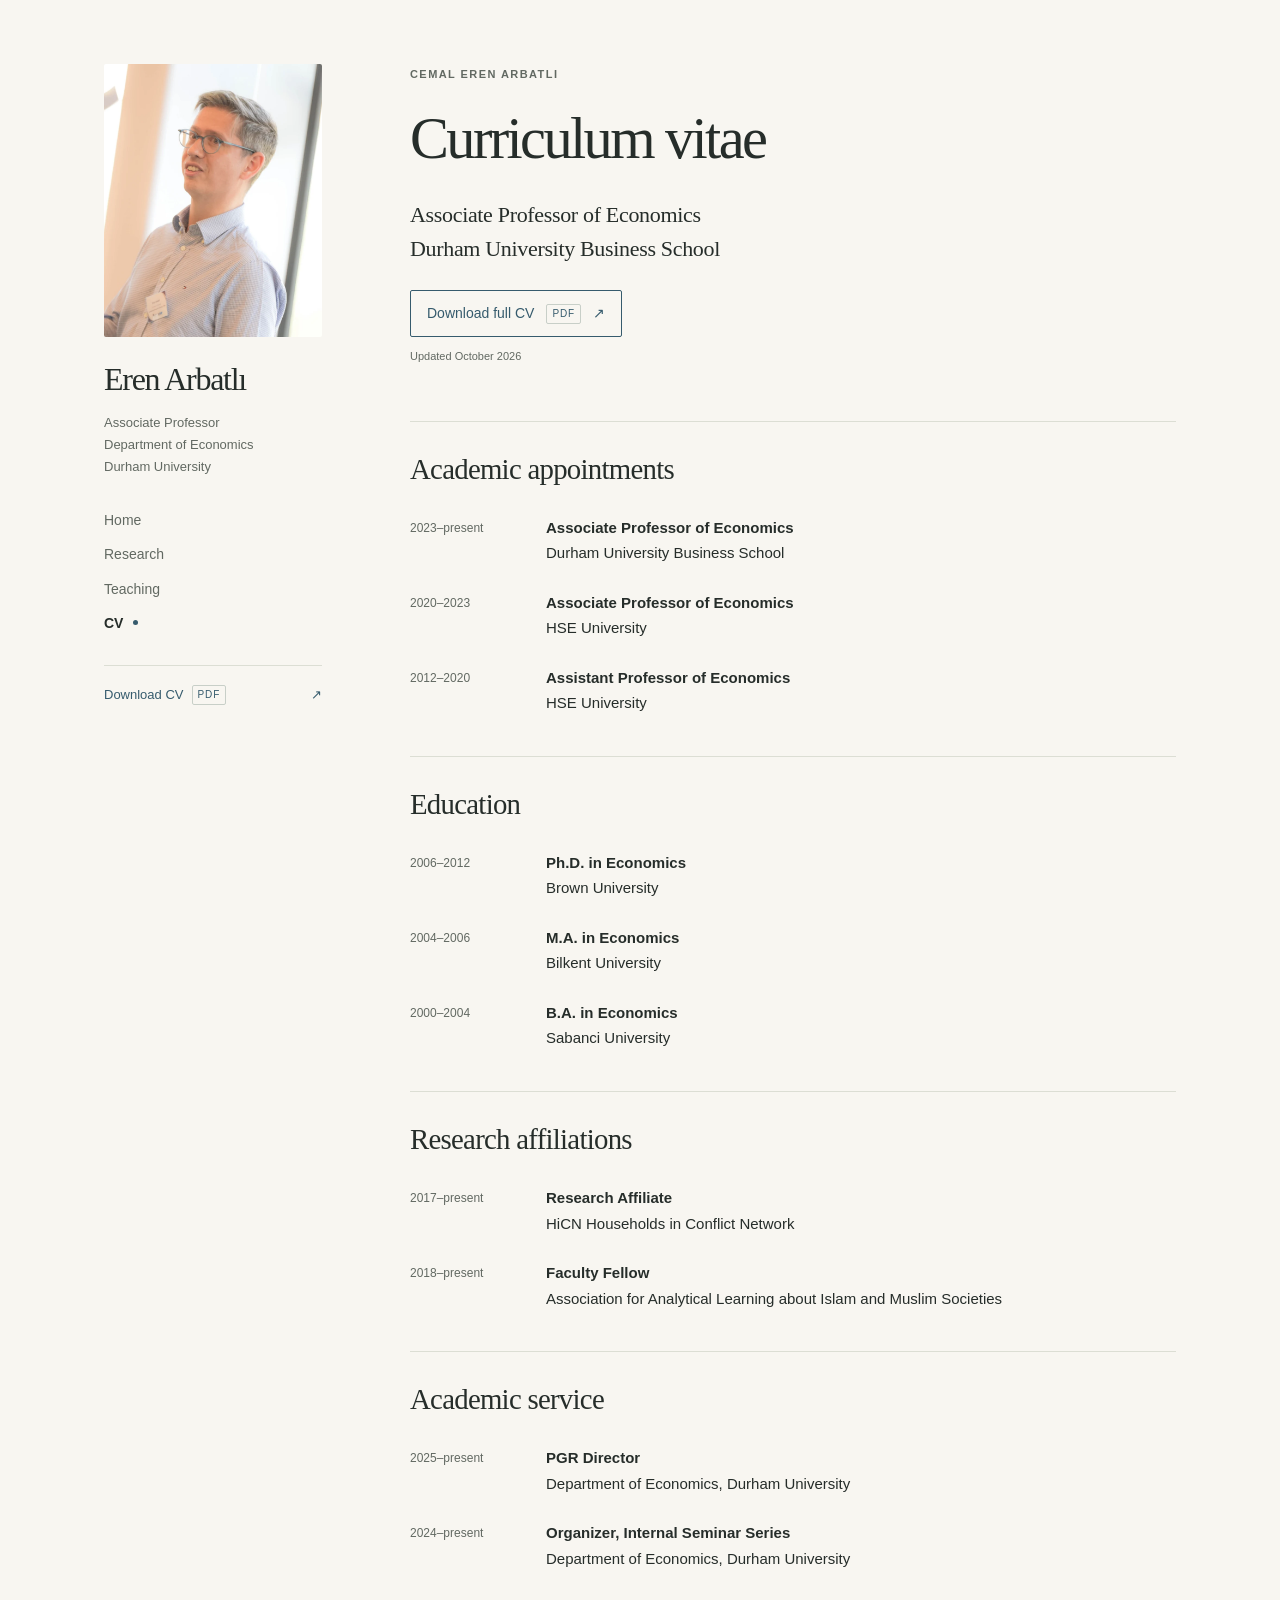
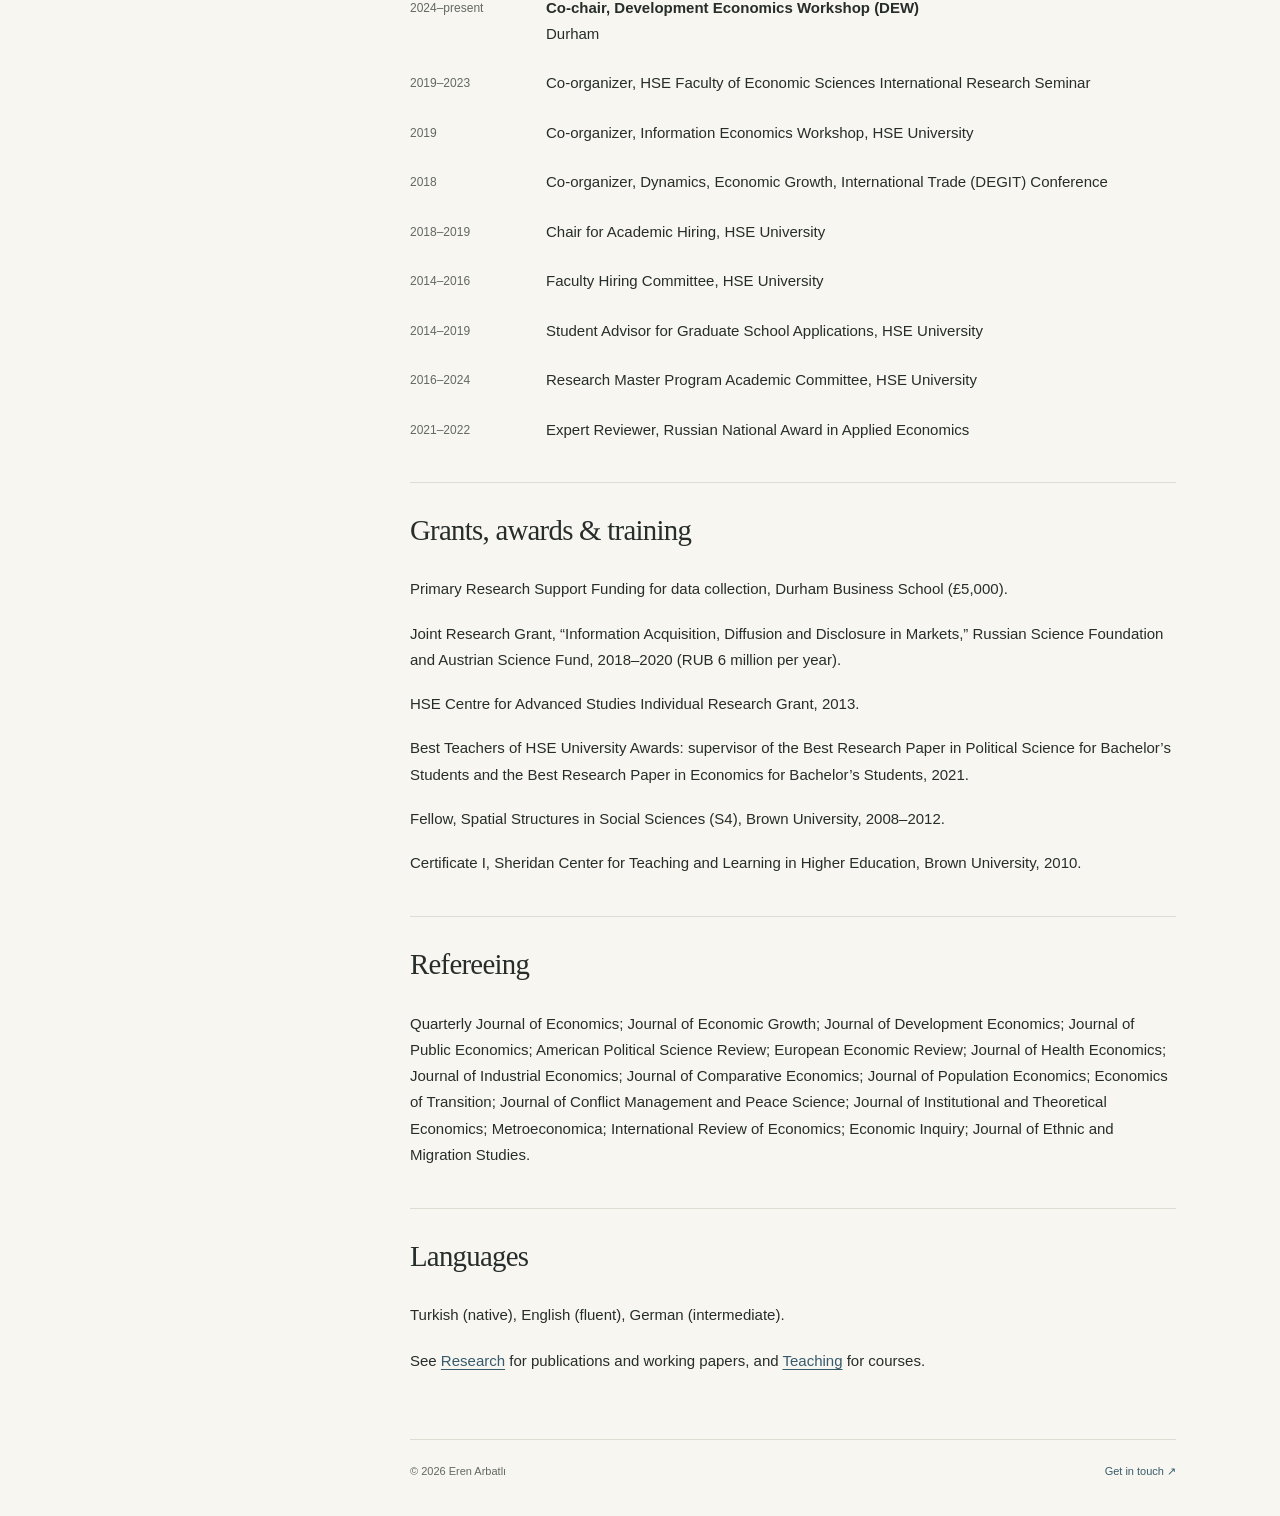
==== cv/index.html @ 02853b11 "Launch professional academic website" ====
<!doctype html>
<html lang="en">
<head>
  <meta charset="utf-8">
  <meta name="viewport" content="width=device-width, initial-scale=1">
  <title>CV | Eren Arbatlı</title>
  <meta name="description" content="Curriculum vitae of Cemal Eren Arbatlı: academic appointments, education, affiliations, service, awards, and a downloadable PDF.">
  <meta name="author" content="Cemal Eren Arbatlı">
  <meta name="theme-color" content="#f8f6f1">
  <link rel="canonical" href="https://erenarbatli.github.io/cv/">
  <meta property="og:type" content="website">
  <meta property="og:title" content="CV | Eren Arbatlı">
  <meta property="og:description" content="Curriculum vitae of Cemal Eren Arbatlı: academic appointments, education, affiliations, service, awards, and a downloadable PDF.">
  <meta property="og:url" content="https://erenarbatli.github.io/cv/">
  <meta property="og:site_name" content="Eren Arbatlı">
  <meta property="og:locale" content="en_GB">
  <meta property="og:image" content="https://erenarbatli.github.io/assets/images/social-preview.jpg">
  <meta property="og:image:width" content="1200">
  <meta property="og:image:height" content="630">
  <meta property="og:image:alt" content="Eren Arbatlı, Associate Professor of Economics at Durham University">
  <meta name="twitter:card" content="summary_large_image">
  <meta name="twitter:title" content="CV | Eren Arbatlı">
  <meta name="twitter:description" content="Curriculum vitae of Cemal Eren Arbatlı: academic appointments, education, affiliations, service, awards, and a downloadable PDF.">
  <meta name="twitter:image" content="https://erenarbatli.github.io/assets/images/social-preview.jpg">
  <meta name="twitter:image:alt" content="Eren Arbatlı, Associate Professor of Economics at Durham University">
  <link rel="icon" type="image/svg+xml" href="/assets/favicon.svg">
  <link rel="stylesheet" href="/assets/site.css">

</head>
<body>
  <a class="skip-link" href="#main">Skip to content</a>
  <div class="site-shell">
    <header class="identity">
      <a class="portrait-link" href="/" aria-label="Eren Arbatlı — home">
        <picture><source srcset="/assets/images/eren-arbatli.webp" type="image/webp"><img class="portrait" src="/assets/images/eren-arbatli.jpg" width="800" height="1000" alt="Eren Arbatlı speaking at the Durham Development Economics Workshop."></picture>
      </a>
      <div class="identity-text">
        <a class="site-name" href="/">Eren Arbatlı</a>
        <p class="role">Associate Professor<br>Department of Economics<br><a href="https://www.durham.ac.uk/business/our-people/eren-arbatli/">Durham University</a></p>
      </div>
      <nav class="main-nav" aria-label="Main navigation"><a href="/">Home</a><a href="/research/">Research</a><a href="/teaching/">Teaching</a><a href="/cv/" aria-current="page">CV</a></nav>
      <a class="cv-link" href="/assets/files/eren-arbatli-cv.pdf">Download CV <span class="file-type">PDF</span><span aria-hidden="true">↗</span></a>
    </header>
    <div class="content-column">
      <main id="main" tabindex="-1"><div class="page-intro"><p class="eyebrow">Cemal Eren Arbatlı</p><h1>Curriculum vitae</h1><p class="lead">Associate Professor of Economics<br>Durham University Business School</p><a class="button-link" href="/assets/files/eren-arbatli-cv.pdf">Download full CV <span class="file-type">PDF</span><span aria-hidden="true">↗</span></a><p class="document-date">Updated October 2026</p></div>
<section class="cv-section"><h2>Academic appointments</h2><dl class="chronology"><div><dt>2023–present</dt><dd><strong>Associate Professor of Economics</strong><br>Durham University Business School</dd></div><div><dt>2020–2023</dt><dd><strong>Associate Professor of Economics</strong><br>HSE University</dd></div><div><dt>2012–2020</dt><dd><strong>Assistant Professor of Economics</strong><br>HSE University</dd></div></dl></section>
<section class="cv-section"><h2>Education</h2><dl class="chronology"><div><dt>2006–2012</dt><dd><strong>Ph.D. in Economics</strong><br>Brown University</dd></div><div><dt>2004–2006</dt><dd><strong>M.A. in Economics</strong><br>Bilkent University</dd></div><div><dt>2000–2004</dt><dd><strong>B.A. in Economics</strong><br>Sabanci University</dd></div></dl></section>
<section class="cv-section"><h2>Research affiliations</h2><dl class="chronology"><div><dt>2017–present</dt><dd><strong>Research Affiliate</strong><br>HiCN Households in Conflict Network</dd></div><div><dt>2018–present</dt><dd><strong>Faculty Fellow</strong><br>Association for Analytical Learning about Islam and Muslim Societies</dd></div></dl></section>
<section class="cv-section"><h2>Academic service</h2><dl class="chronology"><div><dt>2025–present</dt><dd><strong>PGR Director</strong><br>Department of Economics, Durham University</dd></div><div><dt>2024–present</dt><dd><strong>Organizer, Internal Seminar Series</strong><br>Department of Economics, Durham University</dd></div><div><dt>2024–present</dt><dd><strong>Co-chair, Development Economics Workshop (DEW)</strong><br>Durham</dd></div><div><dt>2019–2023</dt><dd>Co-organizer, HSE Faculty of Economic Sciences International Research Seminar</dd></div><div><dt>2019</dt><dd>Co-organizer, Information Economics Workshop, HSE University</dd></div><div><dt>2018</dt><dd>Co-organizer, Dynamics, Economic Growth, International Trade (DEGIT) Conference</dd></div><div><dt>2018–2019</dt><dd>Chair for Academic Hiring, HSE University</dd></div><div><dt>2014–2016</dt><dd>Faculty Hiring Committee, HSE University</dd></div><div><dt>2014–2019</dt><dd>Student Advisor for Graduate School Applications, HSE University</dd></div><div><dt>2016–2024</dt><dd>Research Master Program Academic Committee, HSE University</dd></div><div><dt>2021–2022</dt><dd>Expert Reviewer, Russian National Award in Applied Economics</dd></div></dl></section>
<section class="cv-section"><h2>Grants, awards &amp; training</h2><ul class="plain-list">
<li>Primary Research Support Funding for data collection, Durham Business School (£5,000).</li>
<li>Joint Research Grant, “Information Acquisition, Diffusion and Disclosure in Markets,” Russian Science Foundation and Austrian Science Fund, 2018–2020 (RUB 6 million per year).</li>
<li>HSE Centre for Advanced Studies Individual Research Grant, 2013.</li>
<li>Best Teachers of HSE University Awards: supervisor of the Best Research Paper in Political Science for Bachelor’s Students and the Best Research Paper in Economics for Bachelor’s Students, 2021.</li>
<li>Fellow, Spatial Structures in Social Sciences (S4), Brown University, 2008–2012.</li>
<li>Certificate I, Sheridan Center for Teaching and Learning in Higher Education, Brown University, 2010.</li></ul></section>
<section class="cv-section"><h2>Refereeing</h2><p>Quarterly Journal of Economics; Journal of Economic Growth; Journal of Development Economics; Journal of Public Economics; American Political Science Review; European Economic Review; Journal of Health Economics; Journal of Industrial Economics; Journal of Comparative Economics; Journal of Population Economics; Economics of Transition; Journal of Conflict Management and Peace Science; Journal of Institutional and Theoretical Economics; Metroeconomica; International Review of Economics; Economic Inquiry; Journal of Ethnic and Migration Studies.</p></section>
<section class="cv-section"><h2>Languages</h2><p>Turkish (native), English (fluent), German (intermediate).</p><p>See <a href="/research/">Research</a> for publications and working papers, and <a href="/teaching/">Teaching</a> for courses.</p></section></main>
      <footer class="site-footer"><span>© 2026 Eren Arbatlı</span><a href="mailto:eren.arbatli@durham.ac.uk">Get in touch <span aria-hidden="true">↗</span></a></footer>
    </div>
  </div>
</body>
</html>
---- assets/site.css ----
:root {
  --paper: #f8f6f1;
  --ink: #262d2a;
  --muted: #626962;
  --accent: #365b6d;
  --line: #dcded4;
  --wash: #eceee7;
  --serif: Georgia, 'Times New Roman', serif;
  --sans: -apple-system, BlinkMacSystemFont, 'Segoe UI', sans-serif;
}
* { box-sizing: border-box; }
html { scroll-behavior: smooth; scroll-padding-top: 2rem; }
body { margin: 0; background: var(--paper); color: var(--ink); font: 17px/1.75 var(--sans); -webkit-font-smoothing: antialiased; }
a { color: var(--accent); text-decoration-thickness: 1px; text-underline-offset: .22em; }
a:hover { color: var(--ink); text-decoration: underline; }
a:focus-visible { outline: 2px solid var(--accent); outline-offset: 5px; border-radius: 1px; }
::selection { background: #dbe4e5; }
h1, h2, h3, p, ul, dl { margin-top: 0; }
h1, h2, h3 { font-family: var(--serif); font-weight: 400; }
h1 { font-size: clamp(2.7rem, 4.8vw, 3.65rem); line-height: 1.12; letter-spacing: -.045em; margin-bottom: 1.7rem; }
h2 { font-size: 1.8rem; line-height: 1.25; letter-spacing: -.025em; margin-bottom: 1.7rem; }
h3 { font-size: 1.25rem; line-height: 1.5; letter-spacing: -.012em; }
p { margin-bottom: 1.25rem; }
strong { font-weight: 550; }
.site-shell { max-width: 1152px; padding: 64px 40px 0; margin: 0 auto; display: grid; grid-template-columns: 218px minmax(0, 1fr); gap: 88px; }
.identity { align-self: start; }
.portrait-link { display: block; width: 100%; margin-bottom: 23px; }
.portrait { display: block; width: 100%; height: auto; aspect-ratio: 4/5; object-fit: cover; border-radius: 2px; }
.site-name { font: 32px/1.2 var(--serif); letter-spacing: -.04em; color: var(--ink); text-decoration: none; }
.role { font-size: 13px; line-height: 1.7; margin: 13px 0 25px; color: var(--muted); }
.role a { color: inherit; text-decoration: none; }
.main-nav { display: flex; flex-direction: column; align-items: flex-start; gap: 2px; margin-bottom: 25px; }
.main-nav a { color: var(--muted); text-decoration: none; padding: 4px 0; font-size: 14px; min-width: 85px; }
.main-nav a[aria-current] { color: var(--ink); font-weight: 650; }
.main-nav a[aria-current]::after { content: ''; display: inline-block; width: 5px; height: 5px; background: var(--accent); margin-left: 10px; vertical-align: 3px; border-radius: 50%; }
.cv-link { display: flex; align-items: center; gap: 8px; border-top: 1px solid var(--line); padding-top: 18px; text-decoration: none; font-size: 13px; }
.cv-link > :last-child { margin-left: auto; }
.file-type { font: 10px/1 var(--sans); letter-spacing: .09em; padding: 4px 5px; border: 1px solid #c8cfc8; border-radius: 2px; }
.content-column { min-width: 0; }
main { outline: none; min-height: 65vh; }
.page-intro { margin-bottom: 3.4rem; }
.eyebrow, .small-label { font-size: 11px; font-weight: 600; line-height: 1.6; text-transform: uppercase; letter-spacing: .13em; color: var(--muted); }
.eyebrow { margin: 2px 0 22px; }
.lead { font: 22px/1.55 var(--serif); letter-spacing: -.015em; margin-bottom: 24px; }
.home-intro > p:not(.eyebrow):not(.lead) { max-width: 640px; }
.text-link { display: inline-flex; gap: 12px; align-items: baseline; font-size: 14px; text-decoration: none; }
.home-intro .text-link { margin-top: 6px; }
.home-section { border-top: 1px solid var(--line); padding-top: 32px; margin-top: 48px; }
.section-heading { display: flex; align-items: baseline; justify-content: space-between; gap: 15px; }
.section-heading h2 { font-size: 1.6rem; }
.quiet-link { font-size: 12px; text-decoration: none; white-space: nowrap; }
.selected-papers, .paper-list, .course-list, .plain-list { padding: 0; list-style: none; }
.selected-papers li { margin: 0 0 24px; }
.selected-papers a { font: 20px/1.4 var(--serif); text-decoration: none; }
.selected-papers p { font-size: 12px; color: var(--muted); margin: 5px 0 0; }
.contact-grid { display: grid; grid-template-columns: 1fr 1fr; gap: 32px; font-size: 14px; }
.contact-grid p, address { margin-bottom: 12px; }
address { font-style: normal; }
.small-label { margin-bottom: 12px; }
.profile-links { display: flex; gap: 24px; flex-wrap: wrap; font-size: 12px; margin: 23px 0 0; }
.profile-links a { text-decoration: none; }
.site-footer { border-top: 1px solid var(--line); margin: 64px 0 0; padding: 22px 0 35px; display: flex; gap: 24px; justify-content: space-between; color: var(--muted); font-size: 11px; }
.site-footer a { text-decoration: none; }
.section-nav { display: flex; gap: 8px 22px; flex-wrap: wrap; margin-top: 30px; padding-bottom: 22px; border-bottom: 1px solid var(--line); font-size: 12px; }
.section-nav a { text-decoration: none; }
.research-section { margin-top: 52px; }
.research-section h2 { margin-bottom: 28px; }
.paper { margin: 0 0 31px; scroll-margin-top: 30px; }
.paper h3 { margin-bottom: 6px; }
.paper h3 a { text-decoration: none; }
.coauthors { font-size: 13px; color: var(--muted); margin: 0 0 4px; line-height: 1.65; }
.publication { margin: 0; font-size: 13px; line-height: 1.7; }
.publication cite { font-style: italic; }
.pub-date { color: var(--muted); }
.pub-date::before { content: ' · '; font-style: normal; padding: 0 3px; }
.status { font-size: 12px; color: var(--accent); margin: 5px 0; }
.paper-download { margin-top: 4px; font-size: 12px; }
.teaching-section, .cv-section { border-top: 1px solid var(--line); margin-top: 40px; padding-top: 30px; }
.teaching-section h2 { margin-bottom: 24px; }
.teaching-section h3 { font-family: var(--sans); text-transform: uppercase; letter-spacing: .11em; font-size: 10px; font-weight: 650; color: var(--muted); margin-top: 28px; margin-bottom: 12px; }
.course-list li { padding: 10px 0; display: flex; justify-content: space-between; align-items: baseline; gap: 20px; line-height: 1.5; font-size: 16px; border-bottom: 1px solid var(--wash); }
.course-list li:last-child { border-bottom: 0; }
.course-code { font-size: 11px; letter-spacing: .03em; color: var(--muted); white-space: nowrap; }
.button-link { display: inline-flex; align-items: center; gap: 12px; font-size: 14px; padding: 10px 16px; border: 1px solid var(--accent); border-radius: 2px; text-decoration: none; }
.button-link:hover { background: var(--wash); }
.document-date { color: var(--muted); font-size: 11px; margin-top: 10px; }
.chronology { margin: 0; }
.chronology > div { display: grid; grid-template-columns: 112px minmax(0, 1fr); gap: 24px; margin-bottom: 24px; }
.chronology dt { font-size: 12px; color: var(--muted); padding-top: 3px; }
.chronology dd { margin: 0; font-size: 15px; line-height: 1.7; }
.plain-list li { margin-bottom: 18px; font-size: 15px; line-height: 1.75; }
.cv-section > p { font-size: 15px; }
.skip-link { position: fixed; top: 12px; left: 12px; z-index: 10; padding: 8px 14px; background: var(--ink); color: white; transform: translateY(-200%); }
.skip-link:focus { transform: translateY(0); color: white; }
.sr-only { position: absolute; width: 1px; height: 1px; padding: 0; overflow: hidden; clip: rect(0,0,0,0); white-space: nowrap; border: 0; }
@media (min-width: 900px) and (min-height: 850px) { .identity { position: sticky; top: 40px; } }
@media (max-width: 1000px) {
  .site-shell { grid-template-columns: 190px minmax(0, 1fr); gap: 52px; padding: 48px 32px 0; }
  .site-name { font-size: 29px; }
  h1 { font-size: 2.9rem; }
  .contact-grid { grid-template-columns: 1fr; gap: 16px; }
}
@media (max-width: 740px) {
  body { font-size: 16px; }
  .site-shell { display: block; padding: 28px 24px 0; max-width: 680px; }
  .identity { display: grid; grid-template-columns: 80px minmax(0,1fr); gap: 0 20px; margin-bottom: 44px; }
  .portrait-link { grid-row: 1; margin: 0; }
  .identity-text { align-self: center; }
  .site-name { font-size: 28px; }
  .role { font-size: 11px; line-height: 1.6; margin: 8px 0 0; }
  .main-nav { grid-column: 1/-1; flex-direction: row; gap: 28px; border-top: 1px solid var(--line); border-bottom: 1px solid var(--line); padding: 10px 0; margin: 24px 0 0; }
  .main-nav a { min-width: 0; font-size: 13px; }
  .main-nav a[aria-current]::after { display: none; }
  .main-nav a[aria-current] { text-decoration: underline; text-underline-offset: .5em; }
  .cv-link { grid-column: 1/-1; justify-self: end; border: 0; padding-top: 11px; font-size: 11px; }
  .cv-link > :last-child { margin-left: 0; }
  .cv-link .file-type { font-size: 8px; }
  .eyebrow { font-size: 10px; margin-bottom: 18px; }
  h1 { font-size: clamp(2.3rem, 7.6vw, 3.2rem); }
  h2 { font-size: 1.6rem; }
  .lead { font-size: 21px; }
  .page-intro { margin-bottom: 2.6rem; }
  .home-section { margin-top: 36px; padding-top: 26px; }
  .contact-grid { grid-template-columns: 1fr; gap: 18px; }
  .section-heading h2 { font-size: 1.45rem; }
  .quiet-link { font-size: 11px; }
  .selected-papers a { font-size: 19px; }
  .research-section { margin-top: 36px; }
  .paper h3 { font-size: 1.2rem; }
  .section-nav { gap: 10px 18px; }
  .chronology > div { grid-template-columns: 1fr; gap: 4px; margin-bottom: 25px; }
  .chronology dt { padding: 0; }
  .course-list li { font-size: 15px; }
  .site-footer { margin-top: 44px; }
}
@media (max-width: 360px) { .site-shell { padding-left: 18px; padding-right: 18px; } .main-nav { gap: 23px; } .site-name { font-size: 26px; } }
@media (prefers-reduced-motion: reduce) { html { scroll-behavior: auto; } }
@media print {
  body { background: white; color: black; font-size: 11pt; }
  .site-shell { display: block; max-width: none; padding: 0; }
  .identity, .site-footer, .section-nav, .skip-link { display: none; }
  h1 { font-size: 28pt; }
  h2 { font-size: 18pt; break-after: avoid; }
  h3 { break-after: avoid; }
  .paper, .chronology > div { break-inside: avoid; }
  a { color: black; }
}
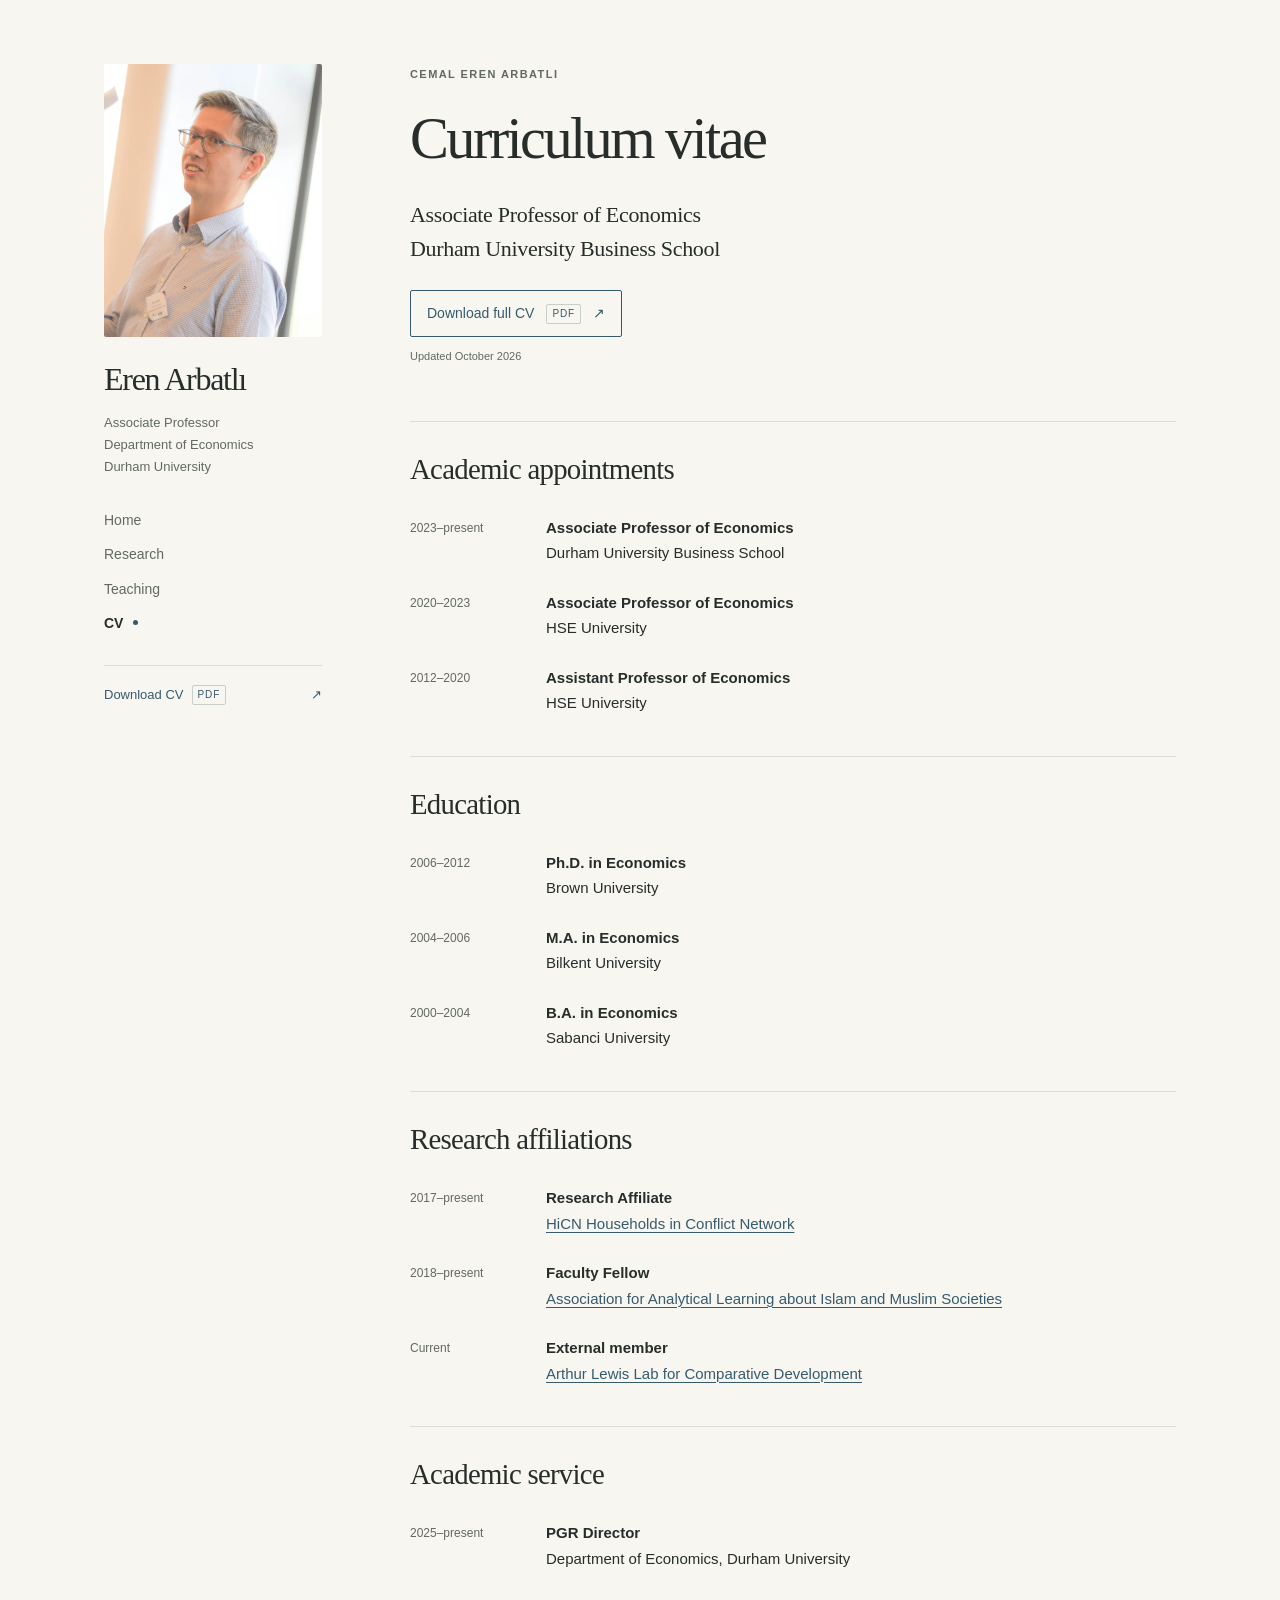
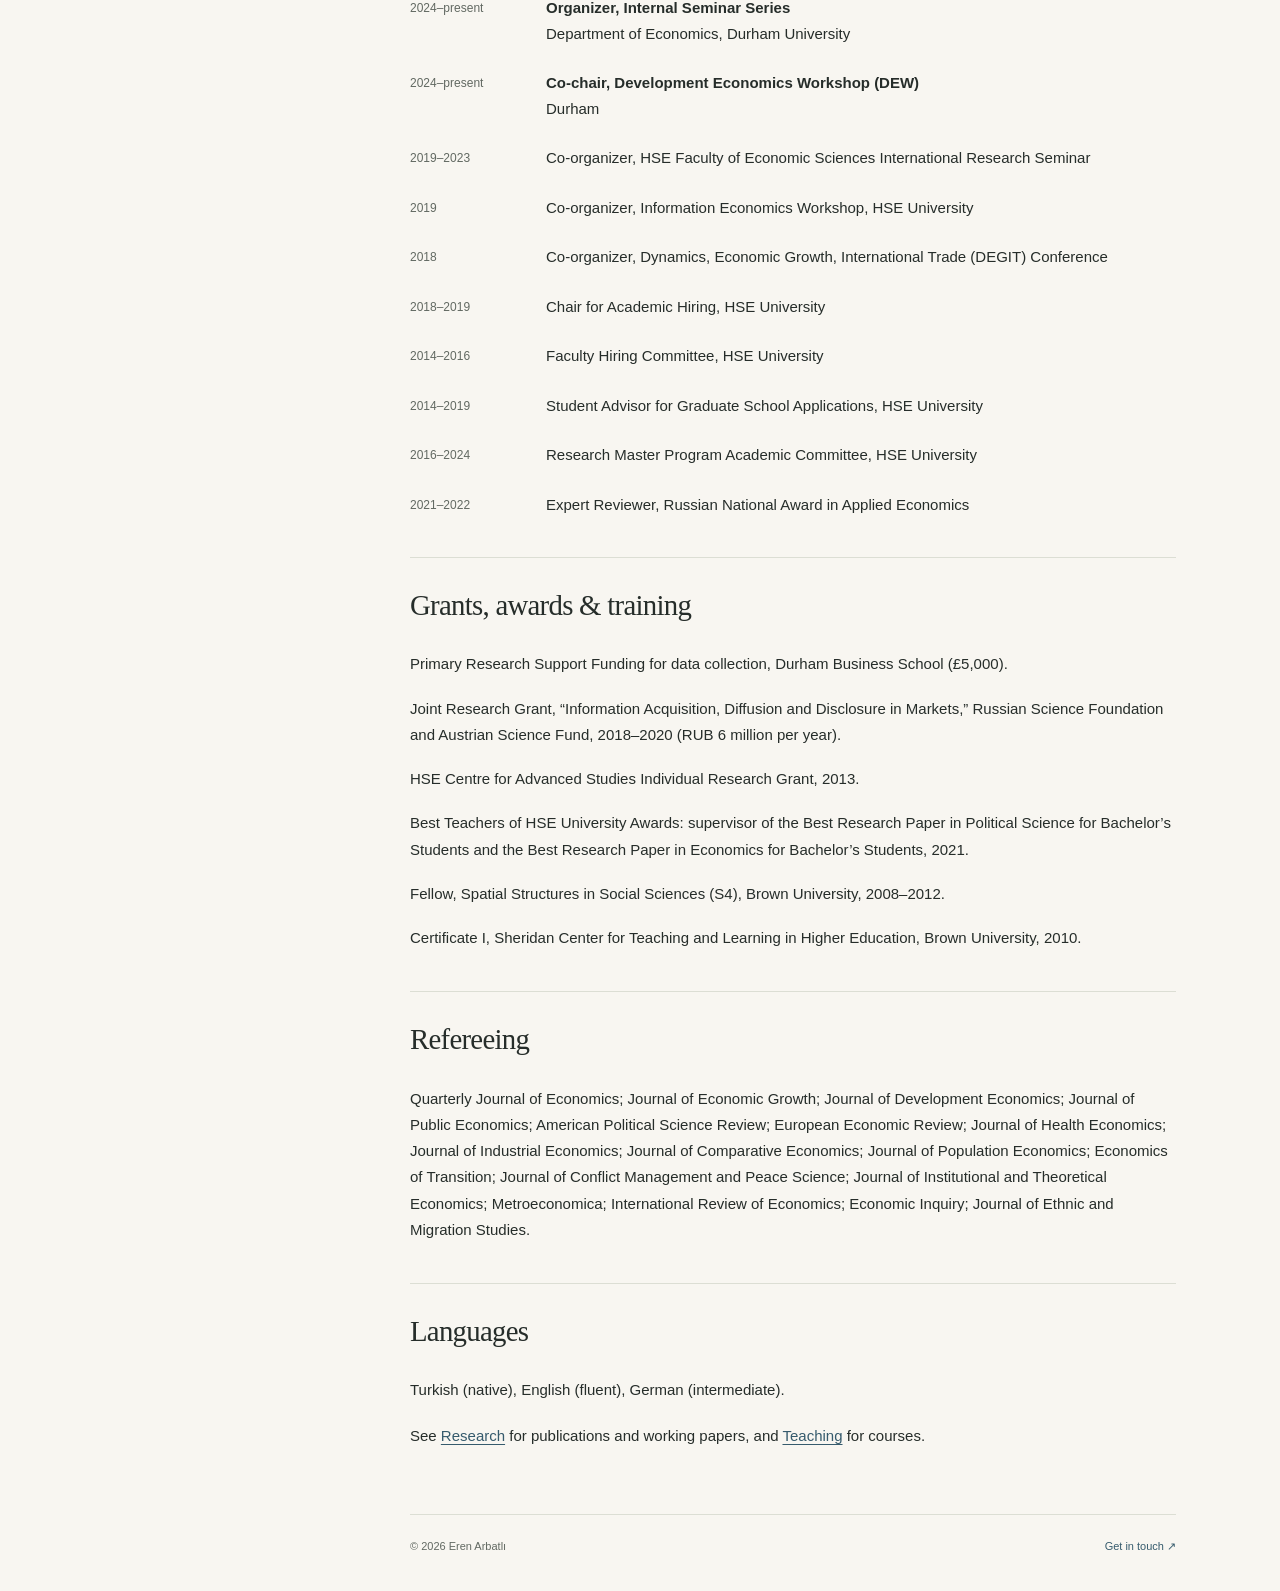
==== commit 88e0ff57: "Add paper abstracts, affiliations, social profiles and new-tab links" ====
--- a/cv/index.html
+++ b/cv/index.html
@@ -36,16 +36,16 @@
       </a>
       <div class="identity-text">
         <a class="site-name" href="/">Eren Arbatlı</a>
-        <p class="role">Associate Professor<br>Department of Economics<br><a href="https://www.durham.ac.uk/business/our-people/eren-arbatli/">Durham University</a></p>
+        <p class="role">Associate Professor<br>Department of Economics<br><a href="https://www.durham.ac.uk/business/our-people/eren-arbatli/" target="_blank" rel="noopener noreferrer">Durham University</a></p>
       </div>
       <nav class="main-nav" aria-label="Main navigation"><a href="/">Home</a><a href="/research/">Research</a><a href="/teaching/">Teaching</a><a href="/cv/" aria-current="page">CV</a></nav>
-      <a class="cv-link" href="/assets/files/eren-arbatli-cv.pdf">Download CV <span class="file-type">PDF</span><span aria-hidden="true">↗</span></a>
+      <a class="cv-link" href="/assets/files/eren-arbatli-cv.pdf" target="_blank" rel="noopener noreferrer">Download CV <span class="file-type">PDF</span><span aria-hidden="true">↗</span></a>
     </header>
     <div class="content-column">
-      <main id="main" tabindex="-1"><div class="page-intro"><p class="eyebrow">Cemal Eren Arbatlı</p><h1>Curriculum vitae</h1><p class="lead">Associate Professor of Economics<br>Durham University Business School</p><a class="button-link" href="/assets/files/eren-arbatli-cv.pdf">Download full CV <span class="file-type">PDF</span><span aria-hidden="true">↗</span></a><p class="document-date">Updated October 2026</p></div>
+      <main id="main" tabindex="-1"><div class="page-intro"><p class="eyebrow">Cemal Eren Arbatlı</p><h1>Curriculum vitae</h1><p class="lead">Associate Professor of Economics<br>Durham University Business School</p><a class="button-link" href="/assets/files/eren-arbatli-cv.pdf" target="_blank" rel="noopener noreferrer">Download full CV <span class="file-type">PDF</span><span aria-hidden="true">↗</span></a><p class="document-date">Updated October 2026</p></div>
 <section class="cv-section"><h2>Academic appointments</h2><dl class="chronology"><div><dt>2023–present</dt><dd><strong>Associate Professor of Economics</strong><br>Durham University Business School</dd></div><div><dt>2020–2023</dt><dd><strong>Associate Professor of Economics</strong><br>HSE University</dd></div><div><dt>2012–2020</dt><dd><strong>Assistant Professor of Economics</strong><br>HSE University</dd></div></dl></section>
 <section class="cv-section"><h2>Education</h2><dl class="chronology"><div><dt>2006–2012</dt><dd><strong>Ph.D. in Economics</strong><br>Brown University</dd></div><div><dt>2004–2006</dt><dd><strong>M.A. in Economics</strong><br>Bilkent University</dd></div><div><dt>2000–2004</dt><dd><strong>B.A. in Economics</strong><br>Sabanci University</dd></div></dl></section>
-<section class="cv-section"><h2>Research affiliations</h2><dl class="chronology"><div><dt>2017–present</dt><dd><strong>Research Affiliate</strong><br>HiCN Households in Conflict Network</dd></div><div><dt>2018–present</dt><dd><strong>Faculty Fellow</strong><br>Association for Analytical Learning about Islam and Muslim Societies</dd></div></dl></section>
+<section class="cv-section"><h2>Research affiliations</h2><dl class="chronology"><div><dt>2017–present</dt><dd><strong>Research Affiliate</strong><br><a href="https://hicn.org/" target="_blank" rel="noopener noreferrer">HiCN Households in Conflict Network</a></dd></div><div><dt>2018–present</dt><dd><strong>Faculty Fellow</strong><br><a href="https://aalims.org/" target="_blank" rel="noopener noreferrer">Association for Analytical Learning about Islam and Muslim Societies</a></dd></div><div><dt>Current</dt><dd><strong>External member</strong><br><a href="https://www.socialsciences.manchester.ac.uk/research/centres/arthur-lewis-lab/index.htm" target="_blank" rel="noopener noreferrer">Arthur Lewis Lab for Comparative Development</a></dd></div></dl></section>
 <section class="cv-section"><h2>Academic service</h2><dl class="chronology"><div><dt>2025–present</dt><dd><strong>PGR Director</strong><br>Department of Economics, Durham University</dd></div><div><dt>2024–present</dt><dd><strong>Organizer, Internal Seminar Series</strong><br>Department of Economics, Durham University</dd></div><div><dt>2024–present</dt><dd><strong>Co-chair, Development Economics Workshop (DEW)</strong><br>Durham</dd></div><div><dt>2019–2023</dt><dd>Co-organizer, HSE Faculty of Economic Sciences International Research Seminar</dd></div><div><dt>2019</dt><dd>Co-organizer, Information Economics Workshop, HSE University</dd></div><div><dt>2018</dt><dd>Co-organizer, Dynamics, Economic Growth, International Trade (DEGIT) Conference</dd></div><div><dt>2018–2019</dt><dd>Chair for Academic Hiring, HSE University</dd></div><div><dt>2014–2016</dt><dd>Faculty Hiring Committee, HSE University</dd></div><div><dt>2014–2019</dt><dd>Student Advisor for Graduate School Applications, HSE University</dd></div><div><dt>2016–2024</dt><dd>Research Master Program Academic Committee, HSE University</dd></div><div><dt>2021–2022</dt><dd>Expert Reviewer, Russian National Award in Applied Economics</dd></div></dl></section>
 <section class="cv-section"><h2>Grants, awards &amp; training</h2><ul class="plain-list">
 <li>Primary Research Support Funding for data collection, Durham Business School (£5,000).</li>
--- a/assets/site.css
+++ b/assets/site.css
@@ -59,6 +59,13 @@
 .small-label { margin-bottom: 12px; }
 .profile-links { display: flex; gap: 24px; flex-wrap: wrap; font-size: 12px; margin: 23px 0 0; }
 .profile-links a { text-decoration: none; }
+.social-links { display: flex; flex-wrap: wrap; gap: 12px 24px; margin-top: 22px; }
+.social-links a { display: inline-flex; align-items: center; gap: 8px; min-height: 32px; font-size: 13px; text-decoration: none; }
+.social-links img { display: block; object-fit: contain; }
+.affiliations-list { list-style: none; padding: 0; margin-bottom: 0; }
+.affiliations-list li { margin-bottom: 20px; font-size: 15px; line-height: 1.6; }
+.affiliations-list li:last-child { margin-bottom: 0; }
+.affiliations-list span { display: block; font-size: 11px; color: var(--muted); margin-bottom: 5px; }
 .site-footer { border-top: 1px solid var(--line); margin: 64px 0 0; padding: 22px 0 35px; display: flex; gap: 24px; justify-content: space-between; color: var(--muted); font-size: 11px; }
 .site-footer a { text-decoration: none; }
 .section-nav { display: flex; gap: 8px 22px; flex-wrap: wrap; margin-top: 30px; padding-bottom: 22px; border-bottom: 1px solid var(--line); font-size: 12px; }
@@ -75,6 +82,15 @@
 .pub-date::before { content: ' · '; font-style: normal; padding: 0 3px; }
 .status { font-size: 12px; color: var(--accent); margin: 5px 0; }
 .paper-download { margin-top: 4px; font-size: 12px; }
+.paper-abstract { margin-top: 9px; }
+.paper-abstract summary { display: inline-flex; align-items: center; gap: 7px; min-height: 28px; color: var(--accent); font-size: 12px; cursor: pointer; list-style: none; }
+.paper-abstract summary::-webkit-details-marker { display: none; }
+.paper-abstract summary::before { content: '▸'; font-size: 11px; }
+.paper-abstract[open] summary::before { content: '▾'; }
+.paper-abstract summary:hover { color: var(--ink); text-decoration: underline; text-underline-offset: .22em; }
+.paper-abstract summary:focus-visible { outline: 2px solid var(--accent); outline-offset: 4px; }
+.abstract-body { border-left: 2px solid var(--line); margin: 10px 0 8px; padding: 0 0 0 18px; font-size: 14px; line-height: 1.8; }
+.abstract-body p { margin: 0; }
 .teaching-section, .cv-section { border-top: 1px solid var(--line); margin-top: 40px; padding-top: 30px; }
 .teaching-section h2 { margin-bottom: 24px; }
 .teaching-section h3 { font-family: var(--sans); text-transform: uppercase; letter-spacing: .11em; font-size: 10px; font-weight: 650; color: var(--muted); margin-top: 28px; margin-bottom: 12px; }
